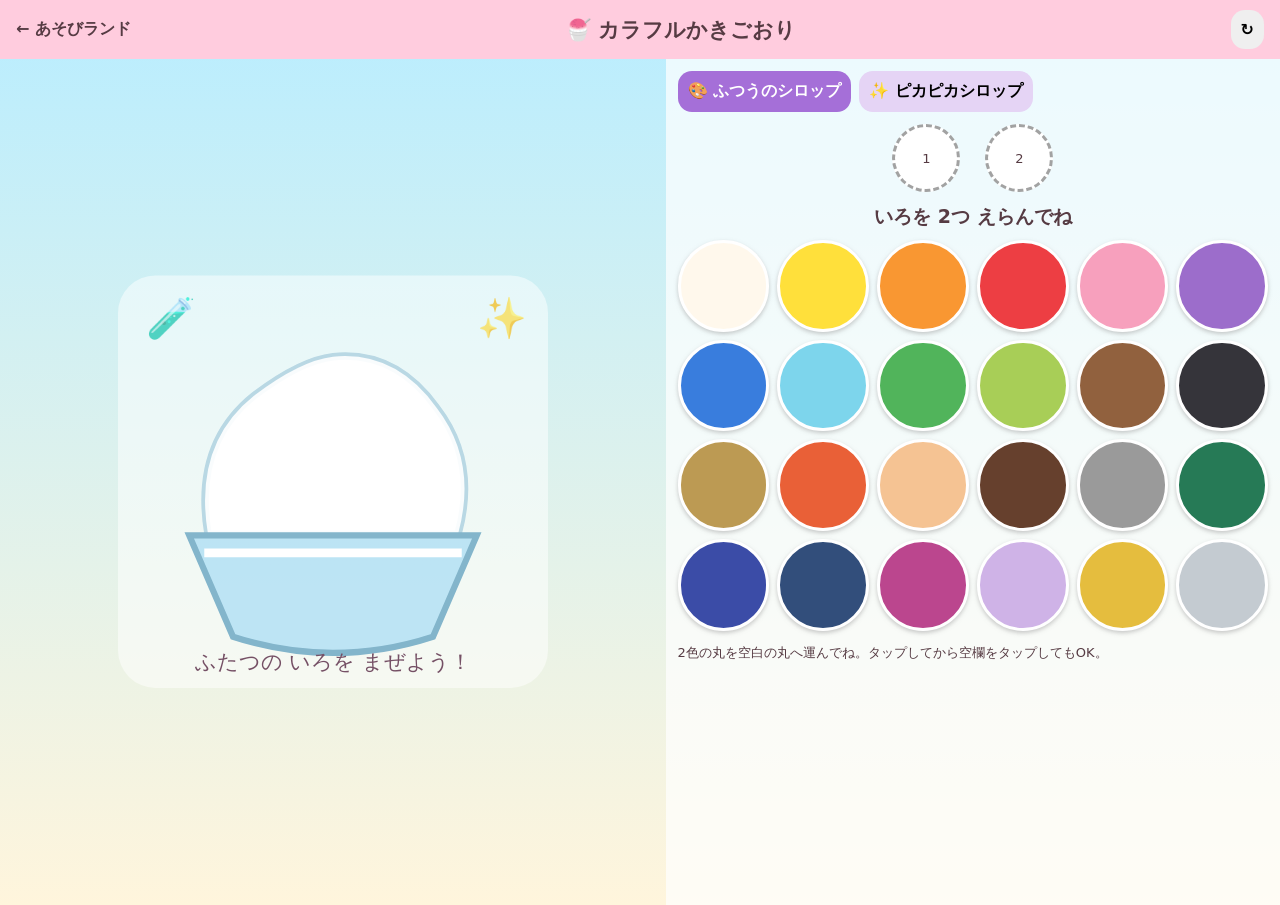
==== kakigori.html @ 6c4e7cee "Add files via upload" ====
<!doctype html><html lang="ja"><meta charset="utf-8"><meta name="viewport" content="width=device-width,initial-scale=1"><title>いろまぜかきごおり | あそびランド</title><style>*{box-sizing:border-box}body{margin:0;background:linear-gradient(#b8edff,#fff5dc);font-family:system-ui;color:#563b43}header{display:flex;align-items:center;justify-content:space-between;padding:10px 16px;background:#ffccde}a{color:inherit;font-weight:bold;text-decoration:none}h1{font-size:21px;margin:0}.wrap{display:grid;grid-template-columns:52% 48%;height:calc(100dvh - 54px)}.stage{display:flex;align-items:center;justify-content:center;position:relative}.stage svg{height:90%;width:95%;max-width:450px}.controls{padding:12px;overflow:auto;background:#ffffffb8}button{font:inherit;font-weight:bold;border:0;border-radius:14px;padding:10px;cursor:pointer}.modes{display:flex;gap:8px;margin-bottom:10px}.modes button{background:#e5d4f5}.modes button.on{background:#a56fd8;color:white}.palette{display:grid;grid-template-columns:repeat(6,1fr);gap:8px}.dot{aspect-ratio:1;border:3px solid #fff;box-shadow:0 2px 4px #9998;border-radius:50%;touch-action:none;padding:0}.slots{display:flex;justify-content:center;gap:25px;margin:12px}.slot{height:68px;width:68px;border:3px dashed #a2a2a2;background:white;border-radius:50%;display:grid;place-items:center;font-size:13px;touch-action:none}.slot.filled{border:3px solid #795f72}.result{font-size:19px;font-weight:bold;text-align:center;margin:10px}.help{font-size:13px}.ghost{position:fixed;z-index:100;width:44px;height:44px;border-radius:50%;pointer-events:none;box-shadow:0 3px 9px #7778}@media(max-width:600px){.wrap{grid-template-columns:1fr;grid-template-rows:44% 56%}.controls{padding:8px}.palette{grid-template-columns:repeat(8,1fr);gap:5px}.slot{width:53px;height:53px}.stage svg{height:100%}h1{font-size:16px}}</style><header><a href="./index.html">← あそびランド</a><h1>🍧 カラフルかきごおり</h1><button onclick="clearSlots()">↻</button></header><main class="wrap"><div class="stage"><svg viewBox="0 0 360 340"><rect x="8" y="5" width="344" height="330" rx="30" fill="#ffffff7d"/><g opacity=".65"><text x="30" y="50" font-size="32">🧪</text><text x="295" y="50" font-size="32">✨</text></g><path d="M80 212 Q68 140 117 101 Q154 73 180 70 Q230 65 263 111 Q296 154 280 212Z" fill="#fff" stroke="#b9d8e4" stroke-width="6"/><path id="icecolor" d="M80 212 Q68 140 117 101 Q154 73 180 70 Q230 65 263 111 Q296 154 280 212Z" fill="#ffffff" opacity=".92"/><path d="M65 213 L295 213 L260 294 Q180 320 100 294Z" fill="#a1d9f4a8" stroke="#83b5cb" stroke-width="5"/><path d="M77 227L283 227" stroke="#fff" stroke-width="7"/><text x="180" y="320" text-anchor="middle" font-size="17" fill="#755065">ふたつの いろを まぜよう！</text></svg></div><section class="controls"><div class="modes"><button id="paint" class="on" onclick="mode='paint';render()">🎨 ふつうのシロップ</button><button id="light" onclick="mode='light';render()">✨ ピカピカシロップ</button></div><div class="slots"><div class="slot" data-slot="0">①</div><div class="slot" data-slot="1">②</div></div><div class="result" id="result">いろの まるを うえに ドラッグ！</div><div class="palette" id="palette"></div><p class="help">2色の丸を空白の丸へ運んでね。タップしてから空欄をタップしてもOK。</p></section></main><script>
const colors=[['しろ','#fff8ec'],['きいろ','#ffe03b'],['だいだい','#f99732'],['あか','#ed3e43'],['ももいろ','#f7a0bd'],['むらさき','#9c6dcb'],['あお','#397ddd'],['みずいろ','#7dd5ec'],['みどり','#51b45b'],['きみどり','#a8ce57'],['ちゃいろ','#91613e'],['くろ','#35343a'],['おうど','#bc9a53'],['しゅいろ','#e96037'],['うすだいだい','#f5c393'],['こげちゃ','#66402d'],['ねずみ','#9a9a9a'],['ふかみどり','#267a56'],['ぐんじょう','#3b4ca7'],['あいいろ','#324e7b'],['あかむらさき','#bb468e'],['うすむらさき','#cfb3e7'],['きんいろ','#e5bd3e'],['ぎんいろ','#c4cbd1']];let mode='paint',slots=[null,null],selected=null;const $=id=>document.getElementById(id);function speak(s){try{speechSynthesis.cancel();let u=new SpeechSynthesisUtterance(s);u.lang='ja-JP';u.rate=.85;speechSynthesis.speak(u)}catch{}}function rgb(h){return [1,3,5].map(i=>parseInt(h.slice(i,i+2),16)/255)}function mix(a,b){let A=rgb(a),B=rgb(b);let c=A.map((v,i)=>{let q=mode==='light'?Math.min(1,v+B[i]):Math.sqrt(v*B[i]);return Math.round(q*255)});return '#'+c.map(x=>x.toString(16).padStart(2,'0')).join('')}function render(){['paint','light'].forEach(k=>$(k).classList.toggle('on',k===mode));document.querySelectorAll('.slot').forEach((e,i)=>{e.style.background=slots[i]===null?'white':colors[slots[i]][1];e.textContent=slots[i]===null?i+1:'';e.classList.toggle('filled',slots[i]!==null)});let result=slots.every(x=>x!==null);let hex=result?mix(colors[slots[0]][1],colors[slots[1]][1]):'#ffffff';$('icecolor').setAttribute('fill',hex);$('result').textContent=result?'できあがり！ '+(colors.find(x=>x[1].toLowerCase()===hex)?.[0]||'まざった いろ'):'いろを 2つ えらんでね';if(result)speak($('result').textContent)}function setSlot(i,n){slots[i]=n;selected=null;render()}document.querySelectorAll('.slot').forEach(e=>e.onclick=()=>{if(selected!==null)setSlot(+e.dataset.slot,selected)});colors.forEach((c,i)=>{let b=document.createElement('button');b.className='dot';b.style.background=c[1];b.title=c[0];b.setAttribute('aria-label',c[0]);b.onclick=()=>{selected=i;speak(c[0])};b.onpointerdown=e=>{if(e.pointerType==='mouse')return;selected=i;let ghost=document.createElement('div');ghost.className='ghost';ghost.style.background=c[1];document.body.append(ghost);const move=ev=>{ghost.style.left=ev.clientX-22+'px';ghost.style.top=ev.clientY-22+'px'};move(e);b.setPointerCapture(e.pointerId);b.onpointermove=move;b.onpointerup=ev=>{let target=document.elementFromPoint(ev.clientX,ev.clientY)?.closest('.slot');if(target)setSlot(+target.dataset.slot,i);ghost.remove();b.onpointermove=null;b.onpointerup=null}};$('palette').append(b)});function clearSlots(){slots=[null,null];render()}render();
</script></html>
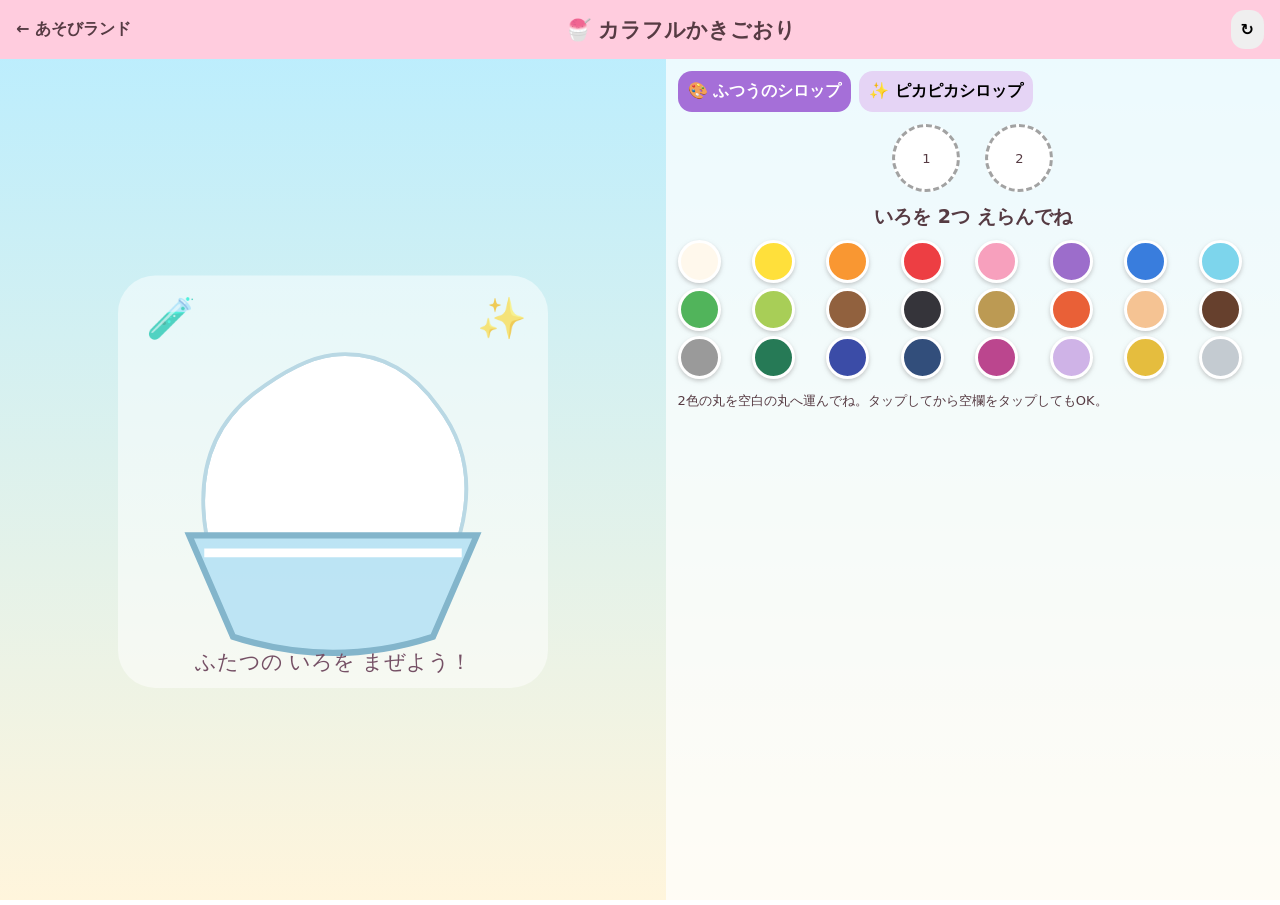
==== commit a36d7799: "Add files via upload" ====
--- a/kakigori.html
+++ b/kakigori.html
@@ -1,3 +1,4 @@
-<!doctype html><html lang="ja"><meta charset="utf-8"><meta name="viewport" content="width=device-width,initial-scale=1"><title>いろまぜかきごおり | あそびランド</title><style>*{box-sizing:border-box}body{margin:0;background:linear-gradient(#b8edff,#fff5dc);font-family:system-ui;color:#563b43}header{display:flex;align-items:center;justify-content:space-between;padding:10px 16px;background:#ffccde}a{color:inherit;font-weight:bold;text-decoration:none}h1{font-size:21px;margin:0}.wrap{display:grid;grid-template-columns:52% 48%;height:calc(100dvh - 54px)}.stage{display:flex;align-items:center;justify-content:center;position:relative}.stage svg{height:90%;width:95%;max-width:450px}.controls{padding:12px;overflow:auto;background:#ffffffb8}button{font:inherit;font-weight:bold;border:0;border-radius:14px;padding:10px;cursor:pointer}.modes{display:flex;gap:8px;margin-bottom:10px}.modes button{background:#e5d4f5}.modes button.on{background:#a56fd8;color:white}.palette{display:grid;grid-template-columns:repeat(6,1fr);gap:8px}.dot{aspect-ratio:1;border:3px solid #fff;box-shadow:0 2px 4px #9998;border-radius:50%;touch-action:none;padding:0}.slots{display:flex;justify-content:center;gap:25px;margin:12px}.slot{height:68px;width:68px;border:3px dashed #a2a2a2;background:white;border-radius:50%;display:grid;place-items:center;font-size:13px;touch-action:none}.slot.filled{border:3px solid #795f72}.result{font-size:19px;font-weight:bold;text-align:center;margin:10px}.help{font-size:13px}.ghost{position:fixed;z-index:100;width:44px;height:44px;border-radius:50%;pointer-events:none;box-shadow:0 3px 9px #7778}@media(max-width:600px){.wrap{grid-template-columns:1fr;grid-template-rows:44% 56%}.controls{padding:8px}.palette{grid-template-columns:repeat(8,1fr);gap:5px}.slot{width:53px;height:53px}.stage svg{height:100%}h1{font-size:16px}}</style><header><a href="./index.html">← あそびランド</a><h1>🍧 カラフルかきごおり</h1><button onclick="clearSlots()">↻</button></header><main class="wrap"><div class="stage"><svg viewBox="0 0 360 340"><rect x="8" y="5" width="344" height="330" rx="30" fill="#ffffff7d"/><g opacity=".65"><text x="30" y="50" font-size="32">🧪</text><text x="295" y="50" font-size="32">✨</text></g><path d="M80 212 Q68 140 117 101 Q154 73 180 70 Q230 65 263 111 Q296 154 280 212Z" fill="#fff" stroke="#b9d8e4" stroke-width="6"/><path id="icecolor" d="M80 212 Q68 140 117 101 Q154 73 180 70 Q230 65 263 111 Q296 154 280 212Z" fill="#ffffff" opacity=".92"/><path d="M65 213 L295 213 L260 294 Q180 320 100 294Z" fill="#a1d9f4a8" stroke="#83b5cb" stroke-width="5"/><path d="M77 227L283 227" stroke="#fff" stroke-width="7"/><text x="180" y="320" text-anchor="middle" font-size="17" fill="#755065">ふたつの いろを まぜよう！</text></svg></div><section class="controls"><div class="modes"><button id="paint" class="on" onclick="mode='paint';render()">🎨 ふつうのシロップ</button><button id="light" onclick="mode='light';render()">✨ ピカピカシロップ</button></div><div class="slots"><div class="slot" data-slot="0">①</div><div class="slot" data-slot="1">②</div></div><div class="result" id="result">いろの まるを うえに ドラッグ！</div><div class="palette" id="palette"></div><p class="help">2色の丸を空白の丸へ運んでね。タップしてから空欄をタップしてもOK。</p></section></main><script>
-const colors=[['しろ','#fff8ec'],['きいろ','#ffe03b'],['だいだい','#f99732'],['あか','#ed3e43'],['ももいろ','#f7a0bd'],['むらさき','#9c6dcb'],['あお','#397ddd'],['みずいろ','#7dd5ec'],['みどり','#51b45b'],['きみどり','#a8ce57'],['ちゃいろ','#91613e'],['くろ','#35343a'],['おうど','#bc9a53'],['しゅいろ','#e96037'],['うすだいだい','#f5c393'],['こげちゃ','#66402d'],['ねずみ','#9a9a9a'],['ふかみどり','#267a56'],['ぐんじょう','#3b4ca7'],['あいいろ','#324e7b'],['あかむらさき','#bb468e'],['うすむらさき','#cfb3e7'],['きんいろ','#e5bd3e'],['ぎんいろ','#c4cbd1']];let mode='paint',slots=[null,null],selected=null;const $=id=>document.getElementById(id);function speak(s){try{speechSynthesis.cancel();let u=new SpeechSynthesisUtterance(s);u.lang='ja-JP';u.rate=.85;speechSynthesis.speak(u)}catch{}}function rgb(h){return [1,3,5].map(i=>parseInt(h.slice(i,i+2),16)/255)}function mix(a,b){let A=rgb(a),B=rgb(b);let c=A.map((v,i)=>{let q=mode==='light'?Math.min(1,v+B[i]):Math.sqrt(v*B[i]);return Math.round(q*255)});return '#'+c.map(x=>x.toString(16).padStart(2,'0')).join('')}function render(){['paint','light'].forEach(k=>$(k).classList.toggle('on',k===mode));document.querySelectorAll('.slot').forEach((e,i)=>{e.style.background=slots[i]===null?'white':colors[slots[i]][1];e.textContent=slots[i]===null?i+1:'';e.classList.toggle('filled',slots[i]!==null)});let result=slots.every(x=>x!==null);let hex=result?mix(colors[slots[0]][1],colors[slots[1]][1]):'#ffffff';$('icecolor').setAttribute('fill',hex);$('result').textContent=result?'できあがり！ '+(colors.find(x=>x[1].toLowerCase()===hex)?.[0]||'まざった いろ'):'いろを 2つ えらんでね';if(result)speak($('result').textContent)}function setSlot(i,n){slots[i]=n;selected=null;render()}document.querySelectorAll('.slot').forEach(e=>e.onclick=()=>{if(selected!==null)setSlot(+e.dataset.slot,selected)});colors.forEach((c,i)=>{let b=document.createElement('button');b.className='dot';b.style.background=c[1];b.title=c[0];b.setAttribute('aria-label',c[0]);b.onclick=()=>{selected=i;speak(c[0])};b.onpointerdown=e=>{if(e.pointerType==='mouse')return;selected=i;let ghost=document.createElement('div');ghost.className='ghost';ghost.style.background=c[1];document.body.append(ghost);const move=ev=>{ghost.style.left=ev.clientX-22+'px';ghost.style.top=ev.clientY-22+'px'};move(e);b.setPointerCapture(e.pointerId);b.onpointermove=move;b.onpointerup=ev=>{let target=document.elementFromPoint(ev.clientX,ev.clientY)?.closest('.slot');if(target)setSlot(+target.dataset.slot,i);ghost.remove();b.onpointermove=null;b.onpointerup=null}};$('palette').append(b)});function clearSlots(){slots=[null,null];render()}render();
+<!doctype html><html lang="ja"><meta charset="utf-8"><meta name="viewport" content="width=device-width,initial-scale=1,maximum-scale=1,user-scalable=no"><title>いろまぜかきごおり | あそびランド</title><style>*{box-sizing:border-box}body{margin:0;background:linear-gradient(#b8edff,#fff5dc);font-family:system-ui;color:#563b43}header{display:flex;align-items:center;justify-content:space-between;padding:10px 16px;background:#ffccde}a{color:inherit;font-weight:bold;text-decoration:none}h1{font-size:21px;margin:0}.wrap{display:grid;grid-template-columns:52% 48%;height:calc(100dvh - 54px)}.stage{display:flex;align-items:center;justify-content:center;position:relative}.stage svg{height:90%;width:95%;max-width:450px}.controls{padding:12px;overflow:hidden;background:#ffffffb8}button{font:inherit;font-weight:bold;border:0;border-radius:14px;padding:10px;cursor:pointer}.modes{display:flex;gap:8px;margin-bottom:10px}.modes button{background:#e5d4f5}.modes button.on{background:#a56fd8;color:white}.palette{display:grid;grid-template-columns:repeat(6,1fr);gap:8px}.dot{aspect-ratio:1;border:3px solid #fff;box-shadow:0 2px 4px #9998;border-radius:50%;touch-action:none;padding:0}.slots{display:flex;justify-content:center;gap:25px;margin:12px}.slot{height:68px;width:68px;border:3px dashed #a2a2a2;background:white;border-radius:50%;display:grid;place-items:center;font-size:13px;touch-action:none}.slot.filled{border:3px solid #795f72}.result{font-size:19px;font-weight:bold;text-align:center;margin:10px}.help{font-size:13px}.ghost{position:fixed;z-index:100;width:44px;height:44px;border-radius:50%;pointer-events:none;box-shadow:0 3px 9px #7778}@media(max-width:600px){.wrap{grid-template-columns:1fr;grid-template-rows:44% 56%}.controls{padding:8px}.palette{grid-template-columns:repeat(8,1fr);gap:5px}.slot{width:53px;height:53px}.stage svg{height:100%}h1{font-size:16px}}html,body{height:100%;overflow:hidden;overscroll-behavior:none}button,.dot,.slot{touch-action:none}.controls{min-height:0}.palette{grid-template-columns:repeat(8,minmax(0,1fr));gap:5px}.dot{max-height:43px;min-height:25px}.result{font-weight:bold;font-size:clamp(12px,2vw,19px)}@media(max-width:600px){.palette{grid-template-columns:repeat(8,minmax(0,1fr))}.controls{padding:6px}.dot{max-height:32px}.modes button{font-size:11px;padding:5px}.help{font-size:10px}}
+</style><header><a href="./index.html">← あそびランド</a><h1>🍧 カラフルかきごおり</h1><button onclick="clearSlots()">↻</button></header><main class="wrap"><div class="stage"><svg viewBox="0 0 360 340"><rect x="8" y="5" width="344" height="330" rx="30" fill="#ffffff7d"/><g opacity=".65"><text x="30" y="50" font-size="32">🧪</text><text x="295" y="50" font-size="32">✨</text></g><path d="M80 212 Q68 140 117 101 Q154 73 180 70 Q230 65 263 111 Q296 154 280 212Z" fill="#fff" stroke="#b9d8e4" stroke-width="6"/><defs><clipPath id="iceClip"><path d="M80 212 Q68 140 117 101 Q154 73 180 70 Q230 65 263 111 Q296 154 280 212Z"/></clipPath></defs><g clip-path="url(#iceClip)"><path d="M80 212 Q68 140 117 101 Q154 73 180 70 Q230 65 263 111 Q296 154 280 212Z" fill="#ffffff"/><path id="icecolor" d="M105 112 Q153 85 181 78 Q234 80 252 126 L263 183 Q240 162 222 191 Q204 175 189 199 Q172 177 153 202 Q132 177 113 193 Q98 179 84 196 L86 147Z" fill="#ffffff" opacity=".88"/><g fill="#fff" opacity=".85"><circle cx="118" cy="147" r="6"/><circle cx="174" cy="115" r="8"/><circle cx="230" cy="149" r="6"/><circle cx="202" cy="176" r="5"/><circle cx="137" cy="183" r="5"/></g></g><path d="M65 213 L295 213 L260 294 Q180 320 100 294Z" fill="#a1d9f4a8" stroke="#83b5cb" stroke-width="5"/><path d="M77 227L283 227" stroke="#fff" stroke-width="7"/><text x="180" y="320" text-anchor="middle" font-size="17" fill="#755065">ふたつの いろを まぜよう！</text></svg></div><section class="controls"><div class="modes"><button id="paint" class="on" onclick="mode='paint';render()">🎨 ふつうのシロップ</button><button id="light" onclick="mode='light';render()">✨ ピカピカシロップ</button></div><div class="slots"><div class="slot" data-slot="0">①</div><div class="slot" data-slot="1">②</div></div><div class="result" id="result">いろの まるを うえに ドラッグ！</div><div class="palette" id="palette"></div><p class="help">2色の丸を空白の丸へ運んでね。タップしてから空欄をタップしてもOK。</p></section></main><script>
+const colors=[['しろ','#fff8ec'],['きいろ','#ffe03b'],['だいだい','#f99732'],['あか','#ed3e43'],['ももいろ','#f7a0bd'],['むらさき','#9c6dcb'],['あお','#397ddd'],['みずいろ','#7dd5ec'],['みどり','#51b45b'],['きみどり','#a8ce57'],['ちゃいろ','#91613e'],['くろ','#35343a'],['おうど','#bc9a53'],['しゅいろ','#e96037'],['うすだいだい','#f5c393'],['こげちゃ','#66402d'],['ねずみ','#9a9a9a'],['ふかみどり','#267a56'],['ぐんじょう','#3b4ca7'],['あいいろ','#324e7b'],['あかむらさき','#bb468e'],['うすむらさき','#cfb3e7'],['きんいろ','#e5bd3e'],['ぎんいろ','#c4cbd1']];let mode='paint',slots=[null,null],selected=null;const $=id=>document.getElementById(id);function speak(s){try{speechSynthesis.cancel();let u=new SpeechSynthesisUtterance(s);u.lang='ja-JP';u.rate=.85;speechSynthesis.speak(u)}catch{}}function rgb(h){return [1,3,5].map(i=>parseInt(h.slice(i,i+2),16)/255)}function mix(a,b){let A=rgb(a),B=rgb(b);let c=A.map((v,i)=>{let q=mode==='light'?Math.min(1,v+B[i]):Math.sqrt(v*B[i]);return Math.round(q*255)});return '#'+c.map(x=>x.toString(16).padStart(2,'0')).join('')}function render(){['paint','light'].forEach(k=>$(k).classList.toggle('on',k===mode));document.querySelectorAll('.slot').forEach((e,i)=>{e.style.background=slots[i]===null?'white':colors[slots[i]][1];e.textContent=slots[i]===null?i+1:'';e.classList.toggle('filled',slots[i]!==null)});let result=slots.every(x=>x!==null);let hex=result?mix(colors[slots[0]][1],colors[slots[1]][1]):'#ffffff';$('icecolor').setAttribute('fill',hex);$('result').textContent=result?colors[slots[0]][0]+' ＋ '+colors[slots[1]][0]+' → '+(colors.find(x=>x[1].toLowerCase()===hex)?.[0]||'まざった いろ'):'いろを 2つ えらんでね';if(result)speak($('result').textContent)}function setSlot(i,n){slots[i]=n;selected=null;render()}document.querySelectorAll('.slot').forEach(e=>e.onclick=()=>{if(selected!==null)setSlot(+e.dataset.slot,selected)});colors.forEach((c,i)=>{let b=document.createElement('button');b.className='dot';b.style.background=c[1];b.title=c[0];b.setAttribute('aria-label',c[0]);b.onclick=()=>{selected=i;speak(c[0])};b.onpointerdown=e=>{e.preventDefault();if(e.pointerType==='mouse')return;selected=i;let ghost=document.createElement('div');ghost.className='ghost';ghost.style.background=c[1];document.body.append(ghost);const move=ev=>{ghost.style.left=ev.clientX-22+'px';ghost.style.top=ev.clientY-22+'px'};move(e);b.setPointerCapture(e.pointerId);b.onpointermove=move;b.onpointerup=ev=>{let target=document.elementFromPoint(ev.clientX,ev.clientY)?.closest('.slot');if(target)setSlot(+target.dataset.slot,i);ghost.remove();b.onpointermove=null;b.onpointerup=null}};$('palette').append(b)});function clearSlots(){slots=[null,null];render()}render();
 </script></html>
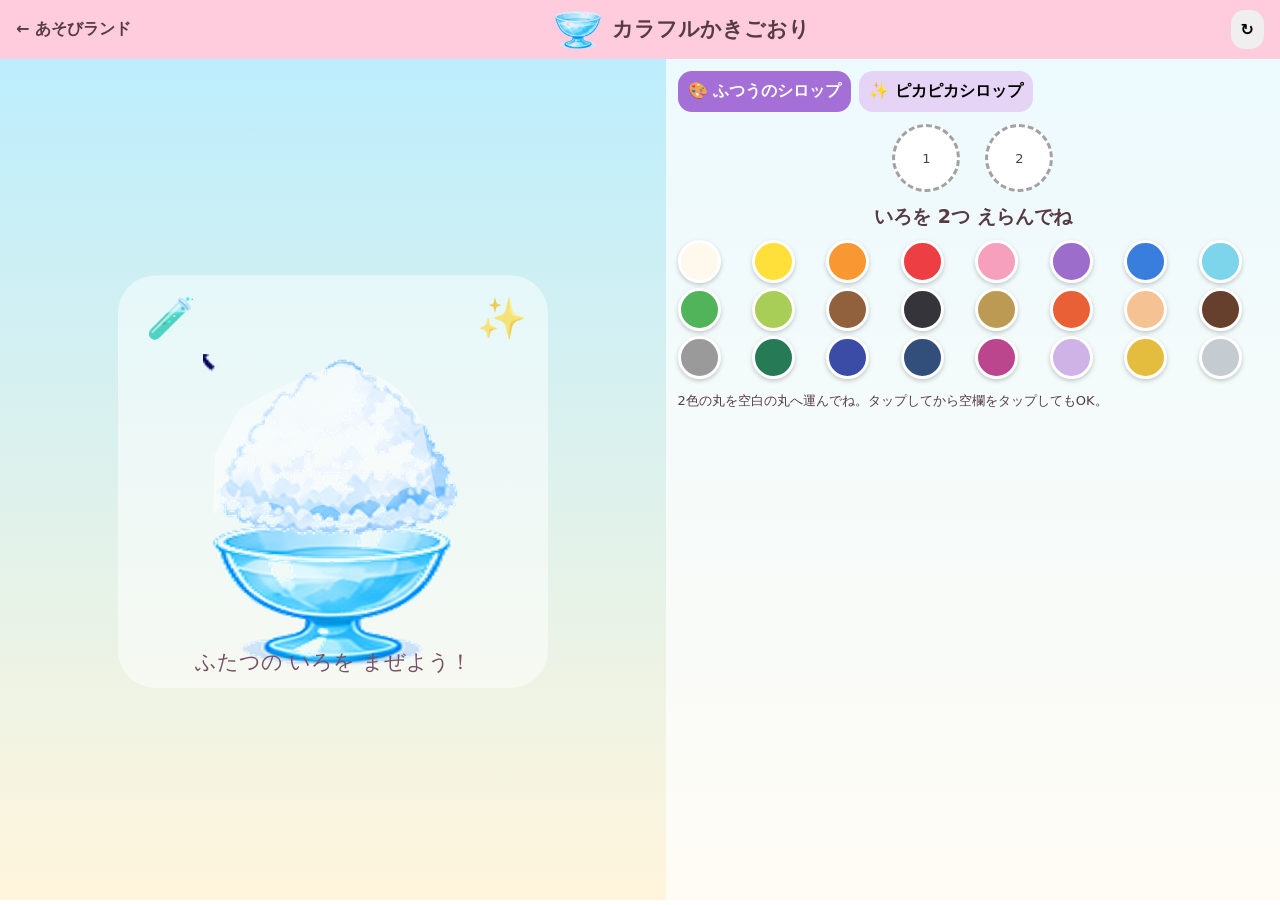
==== commit b5cbf9f5: "Add files via upload" ====
--- a/kakigori.html
+++ b/kakigori.html
@@ -1,4 +1,4 @@
 <!doctype html><html lang="ja"><meta charset="utf-8"><meta name="viewport" content="width=device-width,initial-scale=1,maximum-scale=1,user-scalable=no"><title>いろまぜかきごおり | あそびランド</title><style>*{box-sizing:border-box}body{margin:0;background:linear-gradient(#b8edff,#fff5dc);font-family:system-ui;color:#563b43}header{display:flex;align-items:center;justify-content:space-between;padding:10px 16px;background:#ffccde}a{color:inherit;font-weight:bold;text-decoration:none}h1{font-size:21px;margin:0}.wrap{display:grid;grid-template-columns:52% 48%;height:calc(100dvh - 54px)}.stage{display:flex;align-items:center;justify-content:center;position:relative}.stage svg{height:90%;width:95%;max-width:450px}.controls{padding:12px;overflow:hidden;background:#ffffffb8}button{font:inherit;font-weight:bold;border:0;border-radius:14px;padding:10px;cursor:pointer}.modes{display:flex;gap:8px;margin-bottom:10px}.modes button{background:#e5d4f5}.modes button.on{background:#a56fd8;color:white}.palette{display:grid;grid-template-columns:repeat(6,1fr);gap:8px}.dot{aspect-ratio:1;border:3px solid #fff;box-shadow:0 2px 4px #9998;border-radius:50%;touch-action:none;padding:0}.slots{display:flex;justify-content:center;gap:25px;margin:12px}.slot{height:68px;width:68px;border:3px dashed #a2a2a2;background:white;border-radius:50%;display:grid;place-items:center;font-size:13px;touch-action:none}.slot.filled{border:3px solid #795f72}.result{font-size:19px;font-weight:bold;text-align:center;margin:10px}.help{font-size:13px}.ghost{position:fixed;z-index:100;width:44px;height:44px;border-radius:50%;pointer-events:none;box-shadow:0 3px 9px #7778}@media(max-width:600px){.wrap{grid-template-columns:1fr;grid-template-rows:44% 56%}.controls{padding:8px}.palette{grid-template-columns:repeat(8,1fr);gap:5px}.slot{width:53px;height:53px}.stage svg{height:100%}h1{font-size:16px}}html,body{height:100%;overflow:hidden;overscroll-behavior:none}button,.dot,.slot{touch-action:none}.controls{min-height:0}.palette{grid-template-columns:repeat(8,minmax(0,1fr));gap:5px}.dot{max-height:43px;min-height:25px}.result{font-weight:bold;font-size:clamp(12px,2vw,19px)}@media(max-width:600px){.palette{grid-template-columns:repeat(8,minmax(0,1fr))}.controls{padding:6px}.dot{max-height:32px}.modes button{font-size:11px;padding:5px}.help{font-size:10px}}
-</style><header><a href="./index.html">← あそびランド</a><h1>🍧 カラフルかきごおり</h1><button onclick="clearSlots()">↻</button></header><main class="wrap"><div class="stage"><svg viewBox="0 0 360 340"><rect x="8" y="5" width="344" height="330" rx="30" fill="#ffffff7d"/><g opacity=".65"><text x="30" y="50" font-size="32">🧪</text><text x="295" y="50" font-size="32">✨</text></g><path d="M80 212 Q68 140 117 101 Q154 73 180 70 Q230 65 263 111 Q296 154 280 212Z" fill="#fff" stroke="#b9d8e4" stroke-width="6"/><defs><clipPath id="iceClip"><path d="M80 212 Q68 140 117 101 Q154 73 180 70 Q230 65 263 111 Q296 154 280 212Z"/></clipPath></defs><g clip-path="url(#iceClip)"><path d="M80 212 Q68 140 117 101 Q154 73 180 70 Q230 65 263 111 Q296 154 280 212Z" fill="#ffffff"/><path id="icecolor" d="M105 112 Q153 85 181 78 Q234 80 252 126 L263 183 Q240 162 222 191 Q204 175 189 199 Q172 177 153 202 Q132 177 113 193 Q98 179 84 196 L86 147Z" fill="#ffffff" opacity=".88"/><g fill="#fff" opacity=".85"><circle cx="118" cy="147" r="6"/><circle cx="174" cy="115" r="8"/><circle cx="230" cy="149" r="6"/><circle cx="202" cy="176" r="5"/><circle cx="137" cy="183" r="5"/></g></g><path d="M65 213 L295 213 L260 294 Q180 320 100 294Z" fill="#a1d9f4a8" stroke="#83b5cb" stroke-width="5"/><path d="M77 227L283 227" stroke="#fff" stroke-width="7"/><text x="180" y="320" text-anchor="middle" font-size="17" fill="#755065">ふたつの いろを まぜよう！</text></svg></div><section class="controls"><div class="modes"><button id="paint" class="on" onclick="mode='paint';render()">🎨 ふつうのシロップ</button><button id="light" onclick="mode='light';render()">✨ ピカピカシロップ</button></div><div class="slots"><div class="slot" data-slot="0">①</div><div class="slot" data-slot="1">②</div></div><div class="result" id="result">いろの まるを うえに ドラッグ！</div><div class="palette" id="palette"></div><p class="help">2色の丸を空白の丸へ運んでね。タップしてから空欄をタップしてもOK。</p></section></main><script>
+</style><header><a href="./index.html">← あそびランド</a><h1><img src="ice-bowl-raster.png" alt="かきごおりのうつわ" style="height:38px;width:54px;vertical-align:middle"> カラフルかきごおり</h1><button onclick="clearSlots()">↻</button></header><main class="wrap"><div class="stage"><svg viewBox="0 0 360 340"><rect x="8" y="5" width="344" height="330" rx="30" fill="#ffffff7d"/><g opacity=".65"><text x="30" y="50" font-size="32">🧪</text><text x="295" y="50" font-size="32">✨</text></g><image href="ice-bowl-raster.png" x="70" y="200" width="220" height="117" preserveAspectRatio="none"/><image href="ice-mound-raster.png" x="76" y="68" width="208" height="153" preserveAspectRatio="none"/><defs><clipPath id="iceClip"><path d="M80 212 Q68 140 117 101 Q154 73 180 70 Q230 65 263 111 Q296 154 280 212Z"/></clipPath></defs><path id="icecolor" d="M105 112 Q153 85 181 78 Q234 80 252 126 L263 183 Q240 162 222 191 Q204 175 189 199 Q172 177 153 202 Q132 177 113 193 Q98 179 84 196 L86 147Z" fill="#ffffff" opacity=".52" clip-path="url(#iceClip)"/><text x="180" y="320" text-anchor="middle" font-size="17" fill="#755065">ふたつの いろを まぜよう！</text></svg></div><section class="controls"><div class="modes"><button id="paint" class="on" onclick="mode='paint';render()">🎨 ふつうのシロップ</button><button id="light" onclick="mode='light';render()">✨ ピカピカシロップ</button></div><div class="slots"><div class="slot" data-slot="0">①</div><div class="slot" data-slot="1">②</div></div><div class="result" id="result">いろの まるを うえに ドラッグ！</div><div class="palette" id="palette"></div><p class="help">2色の丸を空白の丸へ運んでね。タップしてから空欄をタップしてもOK。</p></section></main><script>
 const colors=[['しろ','#fff8ec'],['きいろ','#ffe03b'],['だいだい','#f99732'],['あか','#ed3e43'],['ももいろ','#f7a0bd'],['むらさき','#9c6dcb'],['あお','#397ddd'],['みずいろ','#7dd5ec'],['みどり','#51b45b'],['きみどり','#a8ce57'],['ちゃいろ','#91613e'],['くろ','#35343a'],['おうど','#bc9a53'],['しゅいろ','#e96037'],['うすだいだい','#f5c393'],['こげちゃ','#66402d'],['ねずみ','#9a9a9a'],['ふかみどり','#267a56'],['ぐんじょう','#3b4ca7'],['あいいろ','#324e7b'],['あかむらさき','#bb468e'],['うすむらさき','#cfb3e7'],['きんいろ','#e5bd3e'],['ぎんいろ','#c4cbd1']];let mode='paint',slots=[null,null],selected=null;const $=id=>document.getElementById(id);function speak(s){try{speechSynthesis.cancel();let u=new SpeechSynthesisUtterance(s);u.lang='ja-JP';u.rate=.85;speechSynthesis.speak(u)}catch{}}function rgb(h){return [1,3,5].map(i=>parseInt(h.slice(i,i+2),16)/255)}function mix(a,b){let A=rgb(a),B=rgb(b);let c=A.map((v,i)=>{let q=mode==='light'?Math.min(1,v+B[i]):Math.sqrt(v*B[i]);return Math.round(q*255)});return '#'+c.map(x=>x.toString(16).padStart(2,'0')).join('')}function render(){['paint','light'].forEach(k=>$(k).classList.toggle('on',k===mode));document.querySelectorAll('.slot').forEach((e,i)=>{e.style.background=slots[i]===null?'white':colors[slots[i]][1];e.textContent=slots[i]===null?i+1:'';e.classList.toggle('filled',slots[i]!==null)});let result=slots.every(x=>x!==null);let hex=result?mix(colors[slots[0]][1],colors[slots[1]][1]):'#ffffff';$('icecolor').setAttribute('fill',hex);$('result').textContent=result?colors[slots[0]][0]+' ＋ '+colors[slots[1]][0]+' → '+(colors.find(x=>x[1].toLowerCase()===hex)?.[0]||'まざった いろ'):'いろを 2つ えらんでね';if(result)speak($('result').textContent)}function setSlot(i,n){slots[i]=n;selected=null;render()}document.querySelectorAll('.slot').forEach(e=>e.onclick=()=>{if(selected!==null)setSlot(+e.dataset.slot,selected)});colors.forEach((c,i)=>{let b=document.createElement('button');b.className='dot';b.style.background=c[1];b.title=c[0];b.setAttribute('aria-label',c[0]);b.onclick=()=>{selected=i;speak(c[0])};b.onpointerdown=e=>{e.preventDefault();if(e.pointerType==='mouse')return;selected=i;let ghost=document.createElement('div');ghost.className='ghost';ghost.style.background=c[1];document.body.append(ghost);const move=ev=>{ghost.style.left=ev.clientX-22+'px';ghost.style.top=ev.clientY-22+'px'};move(e);b.setPointerCapture(e.pointerId);b.onpointermove=move;b.onpointerup=ev=>{let target=document.elementFromPoint(ev.clientX,ev.clientY)?.closest('.slot');if(target)setSlot(+target.dataset.slot,i);ghost.remove();b.onpointermove=null;b.onpointerup=null}};$('palette').append(b)});function clearSlots(){slots=[null,null];render()}render();
 </script></html>
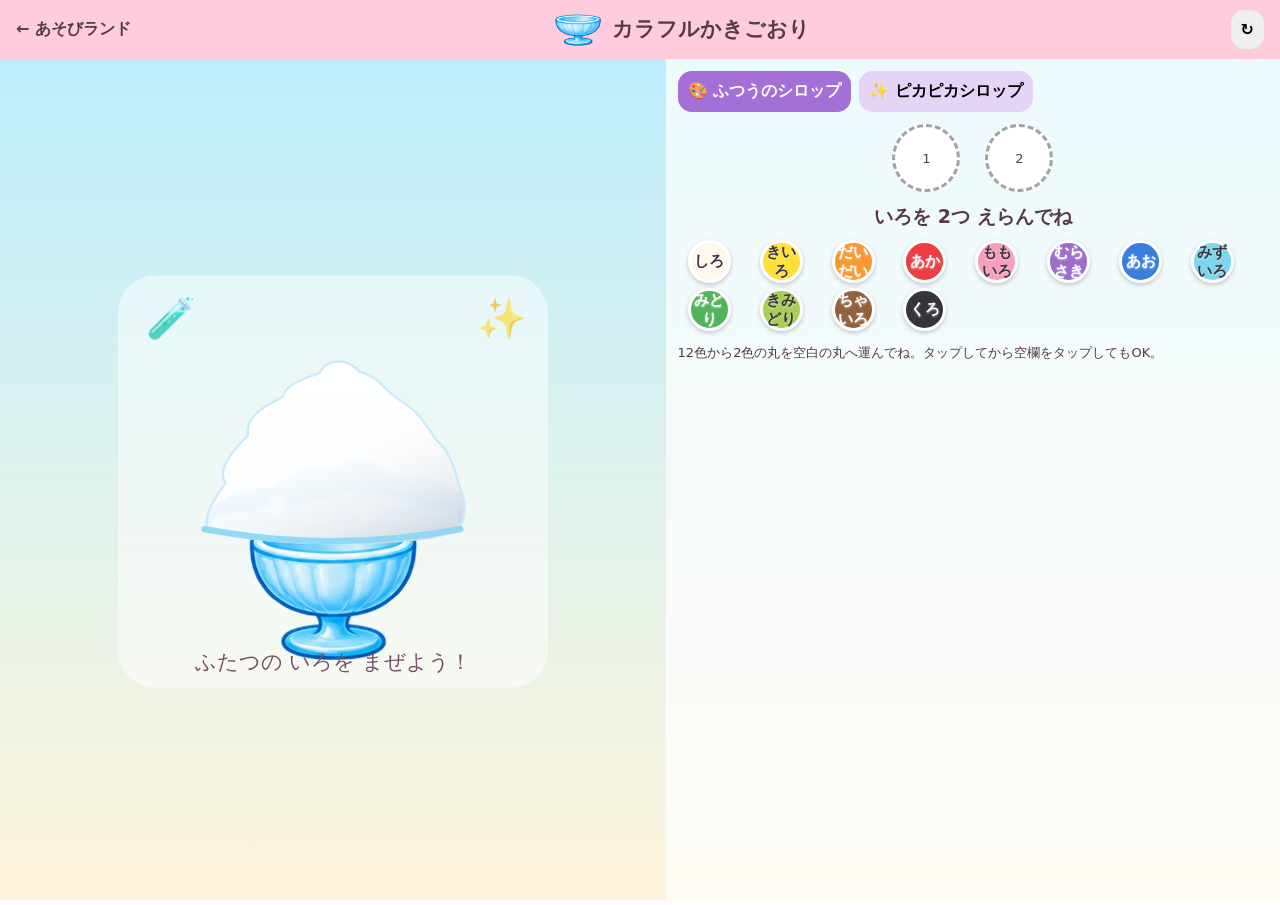
==== commit f4eb2fcc: "Add files via upload" ====
--- a/kakigori.html
+++ b/kakigori.html
@@ -1,4 +1,16 @@
-<!doctype html><html lang="ja"><meta charset="utf-8"><meta name="viewport" content="width=device-width,initial-scale=1,maximum-scale=1,user-scalable=no"><title>いろまぜかきごおり | あそびランド</title><style>*{box-sizing:border-box}body{margin:0;background:linear-gradient(#b8edff,#fff5dc);font-family:system-ui;color:#563b43}header{display:flex;align-items:center;justify-content:space-between;padding:10px 16px;background:#ffccde}a{color:inherit;font-weight:bold;text-decoration:none}h1{font-size:21px;margin:0}.wrap{display:grid;grid-template-columns:52% 48%;height:calc(100dvh - 54px)}.stage{display:flex;align-items:center;justify-content:center;position:relative}.stage svg{height:90%;width:95%;max-width:450px}.controls{padding:12px;overflow:hidden;background:#ffffffb8}button{font:inherit;font-weight:bold;border:0;border-radius:14px;padding:10px;cursor:pointer}.modes{display:flex;gap:8px;margin-bottom:10px}.modes button{background:#e5d4f5}.modes button.on{background:#a56fd8;color:white}.palette{display:grid;grid-template-columns:repeat(6,1fr);gap:8px}.dot{aspect-ratio:1;border:3px solid #fff;box-shadow:0 2px 4px #9998;border-radius:50%;touch-action:none;padding:0}.slots{display:flex;justify-content:center;gap:25px;margin:12px}.slot{height:68px;width:68px;border:3px dashed #a2a2a2;background:white;border-radius:50%;display:grid;place-items:center;font-size:13px;touch-action:none}.slot.filled{border:3px solid #795f72}.result{font-size:19px;font-weight:bold;text-align:center;margin:10px}.help{font-size:13px}.ghost{position:fixed;z-index:100;width:44px;height:44px;border-radius:50%;pointer-events:none;box-shadow:0 3px 9px #7778}@media(max-width:600px){.wrap{grid-template-columns:1fr;grid-template-rows:44% 56%}.controls{padding:8px}.palette{grid-template-columns:repeat(8,1fr);gap:5px}.slot{width:53px;height:53px}.stage svg{height:100%}h1{font-size:16px}}html,body{height:100%;overflow:hidden;overscroll-behavior:none}button,.dot,.slot{touch-action:none}.controls{min-height:0}.palette{grid-template-columns:repeat(8,minmax(0,1fr));gap:5px}.dot{max-height:43px;min-height:25px}.result{font-weight:bold;font-size:clamp(12px,2vw,19px)}@media(max-width:600px){.palette{grid-template-columns:repeat(8,minmax(0,1fr))}.controls{padding:6px}.dot{max-height:32px}.modes button{font-size:11px;padding:5px}.help{font-size:10px}}
-</style><header><a href="./index.html">← あそびランド</a><h1><img src="ice-bowl-raster.png" alt="かきごおりのうつわ" style="height:38px;width:54px;vertical-align:middle"> カラフルかきごおり</h1><button onclick="clearSlots()">↻</button></header><main class="wrap"><div class="stage"><svg viewBox="0 0 360 340"><rect x="8" y="5" width="344" height="330" rx="30" fill="#ffffff7d"/><g opacity=".65"><text x="30" y="50" font-size="32">🧪</text><text x="295" y="50" font-size="32">✨</text></g><image href="ice-bowl-raster.png" x="70" y="200" width="220" height="117" preserveAspectRatio="none"/><image href="ice-mound-raster.png" x="76" y="68" width="208" height="153" preserveAspectRatio="none"/><defs><clipPath id="iceClip"><path d="M80 212 Q68 140 117 101 Q154 73 180 70 Q230 65 263 111 Q296 154 280 212Z"/></clipPath></defs><path id="icecolor" d="M105 112 Q153 85 181 78 Q234 80 252 126 L263 183 Q240 162 222 191 Q204 175 189 199 Q172 177 153 202 Q132 177 113 193 Q98 179 84 196 L86 147Z" fill="#ffffff" opacity=".52" clip-path="url(#iceClip)"/><text x="180" y="320" text-anchor="middle" font-size="17" fill="#755065">ふたつの いろを まぜよう！</text></svg></div><section class="controls"><div class="modes"><button id="paint" class="on" onclick="mode='paint';render()">🎨 ふつうのシロップ</button><button id="light" onclick="mode='light';render()">✨ ピカピカシロップ</button></div><div class="slots"><div class="slot" data-slot="0">①</div><div class="slot" data-slot="1">②</div></div><div class="result" id="result">いろの まるを うえに ドラッグ！</div><div class="palette" id="palette"></div><p class="help">2色の丸を空白の丸へ運んでね。タップしてから空欄をタップしてもOK。</p></section></main><script>
-const colors=[['しろ','#fff8ec'],['きいろ','#ffe03b'],['だいだい','#f99732'],['あか','#ed3e43'],['ももいろ','#f7a0bd'],['むらさき','#9c6dcb'],['あお','#397ddd'],['みずいろ','#7dd5ec'],['みどり','#51b45b'],['きみどり','#a8ce57'],['ちゃいろ','#91613e'],['くろ','#35343a'],['おうど','#bc9a53'],['しゅいろ','#e96037'],['うすだいだい','#f5c393'],['こげちゃ','#66402d'],['ねずみ','#9a9a9a'],['ふかみどり','#267a56'],['ぐんじょう','#3b4ca7'],['あいいろ','#324e7b'],['あかむらさき','#bb468e'],['うすむらさき','#cfb3e7'],['きんいろ','#e5bd3e'],['ぎんいろ','#c4cbd1']];let mode='paint',slots=[null,null],selected=null;const $=id=>document.getElementById(id);function speak(s){try{speechSynthesis.cancel();let u=new SpeechSynthesisUtterance(s);u.lang='ja-JP';u.rate=.85;speechSynthesis.speak(u)}catch{}}function rgb(h){return [1,3,5].map(i=>parseInt(h.slice(i,i+2),16)/255)}function mix(a,b){let A=rgb(a),B=rgb(b);let c=A.map((v,i)=>{let q=mode==='light'?Math.min(1,v+B[i]):Math.sqrt(v*B[i]);return Math.round(q*255)});return '#'+c.map(x=>x.toString(16).padStart(2,'0')).join('')}function render(){['paint','light'].forEach(k=>$(k).classList.toggle('on',k===mode));document.querySelectorAll('.slot').forEach((e,i)=>{e.style.background=slots[i]===null?'white':colors[slots[i]][1];e.textContent=slots[i]===null?i+1:'';e.classList.toggle('filled',slots[i]!==null)});let result=slots.every(x=>x!==null);let hex=result?mix(colors[slots[0]][1],colors[slots[1]][1]):'#ffffff';$('icecolor').setAttribute('fill',hex);$('result').textContent=result?colors[slots[0]][0]+' ＋ '+colors[slots[1]][0]+' → '+(colors.find(x=>x[1].toLowerCase()===hex)?.[0]||'まざった いろ'):'いろを 2つ えらんでね';if(result)speak($('result').textContent)}function setSlot(i,n){slots[i]=n;selected=null;render()}document.querySelectorAll('.slot').forEach(e=>e.onclick=()=>{if(selected!==null)setSlot(+e.dataset.slot,selected)});colors.forEach((c,i)=>{let b=document.createElement('button');b.className='dot';b.style.background=c[1];b.title=c[0];b.setAttribute('aria-label',c[0]);b.onclick=()=>{selected=i;speak(c[0])};b.onpointerdown=e=>{e.preventDefault();if(e.pointerType==='mouse')return;selected=i;let ghost=document.createElement('div');ghost.className='ghost';ghost.style.background=c[1];document.body.append(ghost);const move=ev=>{ghost.style.left=ev.clientX-22+'px';ghost.style.top=ev.clientY-22+'px'};move(e);b.setPointerCapture(e.pointerId);b.onpointermove=move;b.onpointerup=ev=>{let target=document.elementFromPoint(ev.clientX,ev.clientY)?.closest('.slot');if(target)setSlot(+target.dataset.slot,i);ghost.remove();b.onpointermove=null;b.onpointerup=null}};$('palette').append(b)});function clearSlots(){slots=[null,null];render()}render();
+<!doctype html><html lang="ja"><meta charset="utf-8"><meta name="viewport" content="width=device-width,initial-scale=1,maximum-scale=1,user-scalable=no"><title>いろまぜかきごおり | あそびランド</title><style>*{box-sizing:border-box}body{margin:0;background:linear-gradient(#b8edff,#fff5dc);font-family:system-ui;color:#563b43}header{display:flex;align-items:center;justify-content:space-between;padding:10px 16px;background:#ffccde}a{color:inherit;font-weight:bold;text-decoration:none}h1{font-size:21px;margin:0}.wrap{display:grid;grid-template-columns:52% 48%;height:calc(100dvh - 54px)}.stage{display:flex;align-items:center;justify-content:center;position:relative}.stage svg{height:90%;width:95%;max-width:450px}.controls{padding:12px;overflow:hidden;background:#ffffffb8}button{font:inherit;font-weight:bold;border:0;border-radius:14px;padding:10px;cursor:pointer}.modes{display:flex;gap:8px;margin-bottom:10px}.modes button{background:#e5d4f5}.modes button.on{background:#a56fd8;color:white}.palette{display:grid;grid-template-columns:repeat(6,1fr);gap:12px;max-width:570px;margin:auto}.dot{aspect-ratio:1;display:grid;place-items:center;font-size:clamp(10px,1.25vw,15px);text-shadow:0 1px 2px #ffffff88;border:3px solid #fff;box-shadow:0 2px 4px #9998;border-radius:50%;touch-action:none;padding:0}.slots{display:flex;justify-content:center;gap:25px;margin:12px}.slot{height:68px;width:68px;border:3px dashed #a2a2a2;background:white;border-radius:50%;display:grid;place-items:center;font-size:13px;touch-action:none}.slot.filled{border:3px solid #795f72}.result{font-size:19px;font-weight:bold;text-align:center;margin:10px}.help{font-size:13px}.ghost{position:fixed;z-index:100;width:44px;height:44px;border-radius:50%;pointer-events:none;box-shadow:0 3px 9px #7778}@media(max-width:600px){.wrap{grid-template-columns:1fr;grid-template-rows:44% 56%}.controls{padding:8px}.palette{grid-template-columns:repeat(8,1fr);gap:5px}.slot{width:53px;height:53px}.stage svg{height:100%}h1{font-size:16px}}html,body{height:100%;overflow:hidden;overscroll-behavior:none}button,.dot,.slot{touch-action:none}.controls{min-height:0}.palette{grid-template-columns:repeat(8,minmax(0,1fr));gap:5px}.dot{max-height:43px;min-height:25px}.result{font-weight:bold;font-size:clamp(12px,2vw,19px)}@media(max-width:600px){.palette{grid-template-columns:repeat(8,minmax(0,1fr))}.controls{padding:6px}.dot{max-height:32px}.modes button{font-size:11px;padding:5px}.help{font-size:10px}}
+
+/* v25 iPhone */
+@media(max-width:700px) and (orientation:portrait){html,body{height:100%;overflow:hidden}.wrap{display:grid!important;grid-template-columns:1fr!important;grid-template-rows:40% 60%!important;height:calc(100dvh - 54px)!important}.stage{min-height:0;overflow:hidden}.controls{min-height:0;overflow-y:auto!important;padding:6px!important}.palette{grid-template-columns:repeat(6,minmax(0,1fr))!important;gap:5px!important}.dot{max-height:43px}.slots{margin:6px}.slot{width:45px;height:45px}.result{margin:5px;font-size:13px}}
+</style><header><a href="./index.html">← あそびランド</a><h1><img src="ice-bowl-raster.png" alt="かきごおりのうつわ" style="height:38px;width:54px;vertical-align:middle"> カラフルかきごおり</h1><button onclick="clearSlots()">↻</button></header><main class="wrap"><div class="stage"><svg viewBox="0 0 360 340"><rect x="8" y="5" width="344" height="330" rx="30" fill="#ffffff7d"/><g opacity=".65"><text x="30" y="50" font-size="32">🧪</text><text x="295" y="50" font-size="32">✨</text></g><image href="ice-bowl-raster.png" x="70" y="188" width="220" height="137" preserveAspectRatio="xMidYMid meet"/><defs><clipPath id="iceShape"><path d="M79 209 C77 195 86 182 94 171 C86 160 102 143 112 133 C109 117 127 109 140 102 C142 92 156 88 169 83 C175 72 191 70 201 82 C217 85 221 98 234 105 C247 113 253 122 263 137 C277 149 278 167 283 178 C288 193 284 208 277 211 C245 223 121 224 79 209Z"/></clipPath><linearGradient id="snow" x1="0" y1="0" x2="0" y2="1"><stop stop-color="#ffffff"/><stop offset=".64" stop-color="#f4fbff"/><stop offset="1" stop-color="#e3f1fc"/></linearGradient><linearGradient id="syrupShade" x1="0" y1="0" x2=".65" y2="1"><stop stop-color="#fff" stop-opacity=".38"/><stop offset=".50" stop-color="#fff" stop-opacity="0"/><stop offset="1" stop-color="#304867" stop-opacity=".16"/></linearGradient></defs>
+<g clip-path="url(#iceShape)"><rect x="75" y="70" width="215" height="160" fill="url(#snow)"/>
+<path d="M 75 196 Q 108 170 131 176 Q 157 152 177 161 Q 207 142 228 166 Q 256 160 289 184 L289 105 Q190 40 75 110 Z" id="icecolor" fill="#ffffff" opacity=".82"/>
+<path d="M 84 199 C 120 189 157 192 188 178 C 224 180 246 188 278 194 L 285 215 L 80 215Z" fill="#ffffff" opacity=".48"/>
+<path d="M103 151 l12 -11 10 7 -14 14 Z M148 123 l14 -10 8 10 -14 11 Z M199 117 l15 7 -10 11 -13 -8 Z M240 151 l10 8 -10 12 -9 -12 Z M131 180 l13 5 -8 12 -12 -4 Z M197 192 l12 -7 8 12 -11 8 Z" fill="#fff" opacity=".50"/>
+<path d="M79 74H289V230H79Z" fill="url(#syrupShade)"/></g>
+<path d="M79 209 C77 195 86 182 94 171 C86 160 102 143 112 133 C109 117 127 109 140 102 C142 92 156 88 169 83 C175 72 191 70 201 82 C217 85 221 98 234 105 C247 113 253 122 263 137 C277 149 278 167 283 178 C288 193 284 208 277 211" fill="none" stroke="#ceeafa" stroke-width="2"/>
+<path d="M77 208 Q180 227 282 208" fill="none" stroke="#8bd6f6" stroke-width="5" stroke-linecap="round" opacity=".9"/><text x="180" y="320" text-anchor="middle" font-size="17" fill="#755065">ふたつの いろを まぜよう！</text></svg></div><section class="controls"><div class="modes"><button id="paint" class="on" onclick="mode='paint';render()">🎨 ふつうのシロップ</button><button id="light" onclick="mode='light';render()">✨ ピカピカシロップ</button></div><div class="slots"><div class="slot" data-slot="0">①</div><div class="slot" data-slot="1">②</div></div><div class="result" id="result">いろの まるを うえに ドラッグ！</div><div class="palette" id="palette"></div><p class="help">12色から2色の丸を空白の丸へ運んでね。タップしてから空欄をタップしてもOK。</p></section></main><script>
+const colors=[['しろ','#fff8ec'],['きいろ','#ffe03b'],['だいだい','#f99732'],['あか','#ed3e43'],['ももいろ','#f7a0bd'],['むらさき','#9c6dcb'],['あお','#397ddd'],['みずいろ','#7dd5ec'],['みどり','#51b45b'],['きみどり','#a8ce57'],['ちゃいろ','#91613e'],['くろ','#35343a']];let mode='paint',slots=[null,null],selected=null;const $=id=>document.getElementById(id);function speak(s){try{speechSynthesis.cancel();let u=new SpeechSynthesisUtterance(s);u.lang='ja-JP';u.rate=.85;speechSynthesis.speak(u)}catch{}}function rgb(h){return [1,3,5].map(i=>parseInt(h.slice(i,i+2),16)/255)}function mix(a,b){let A=rgb(a),B=rgb(b);let c=A.map((v,i)=>{let q=mode==='light'?Math.min(1,v+B[i]):Math.sqrt(v*B[i]);return Math.round(q*255)});return '#'+c.map(x=>x.toString(16).padStart(2,'0')).join('')}function render(){['paint','light'].forEach(k=>$(k).classList.toggle('on',k===mode));document.querySelectorAll('.slot').forEach((e,i)=>{e.style.background=slots[i]===null?'white':colors[slots[i]][1];e.textContent=slots[i]===null?i+1:'';e.classList.toggle('filled',slots[i]!==null)});let result=slots.every(x=>x!==null);let hex=result?mix(colors[slots[0]][1],colors[slots[1]][1]):'#ffffff';$('icecolor').setAttribute('fill',hex);$('result').textContent=result?colors[slots[0]][0]+' ＋ '+colors[slots[1]][0]+' → '+(colors.find(x=>x[1].toLowerCase()===hex)?.[0]||'まざった いろ'):'いろを 2つ えらんでね';if(result)speak($('result').textContent)}function setSlot(i,n){slots[i]=n;selected=null;render()}document.querySelectorAll('.slot').forEach(e=>e.onclick=()=>{if(selected!==null)setSlot(+e.dataset.slot,selected)});colors.forEach((c,i)=>{let b=document.createElement('button');b.className='dot';b.textContent=c[0];b.style.background=c[1];b.style.color=['しろ','きいろ','みずいろ','きみどり','ももいろ'].includes(c[0])?'#3b3543':'white';b.title=c[0];b.setAttribute('aria-label',c[0]);b.onclick=()=>{selected=i;speak(c[0])};b.onpointerdown=e=>{e.preventDefault();if(e.pointerType==='mouse')return;selected=i;let ghost=document.createElement('div');ghost.className='ghost';ghost.style.background=c[1];document.body.append(ghost);const move=ev=>{ghost.style.left=ev.clientX-22+'px';ghost.style.top=ev.clientY-22+'px'};move(e);b.setPointerCapture(e.pointerId);b.onpointermove=move;b.onpointerup=ev=>{let target=document.elementFromPoint(ev.clientX,ev.clientY)?.closest('.slot');if(target)setSlot(+target.dataset.slot,i);ghost.remove();b.onpointermove=null;b.onpointerup=null}};$('palette').append(b)});function clearSlots(){slots=[null,null];render()}render();
 </script></html>
+
+<!-- v27: 12色のクレパス風パレット。選択・ドラッグ・混色機能は維持。 -->
